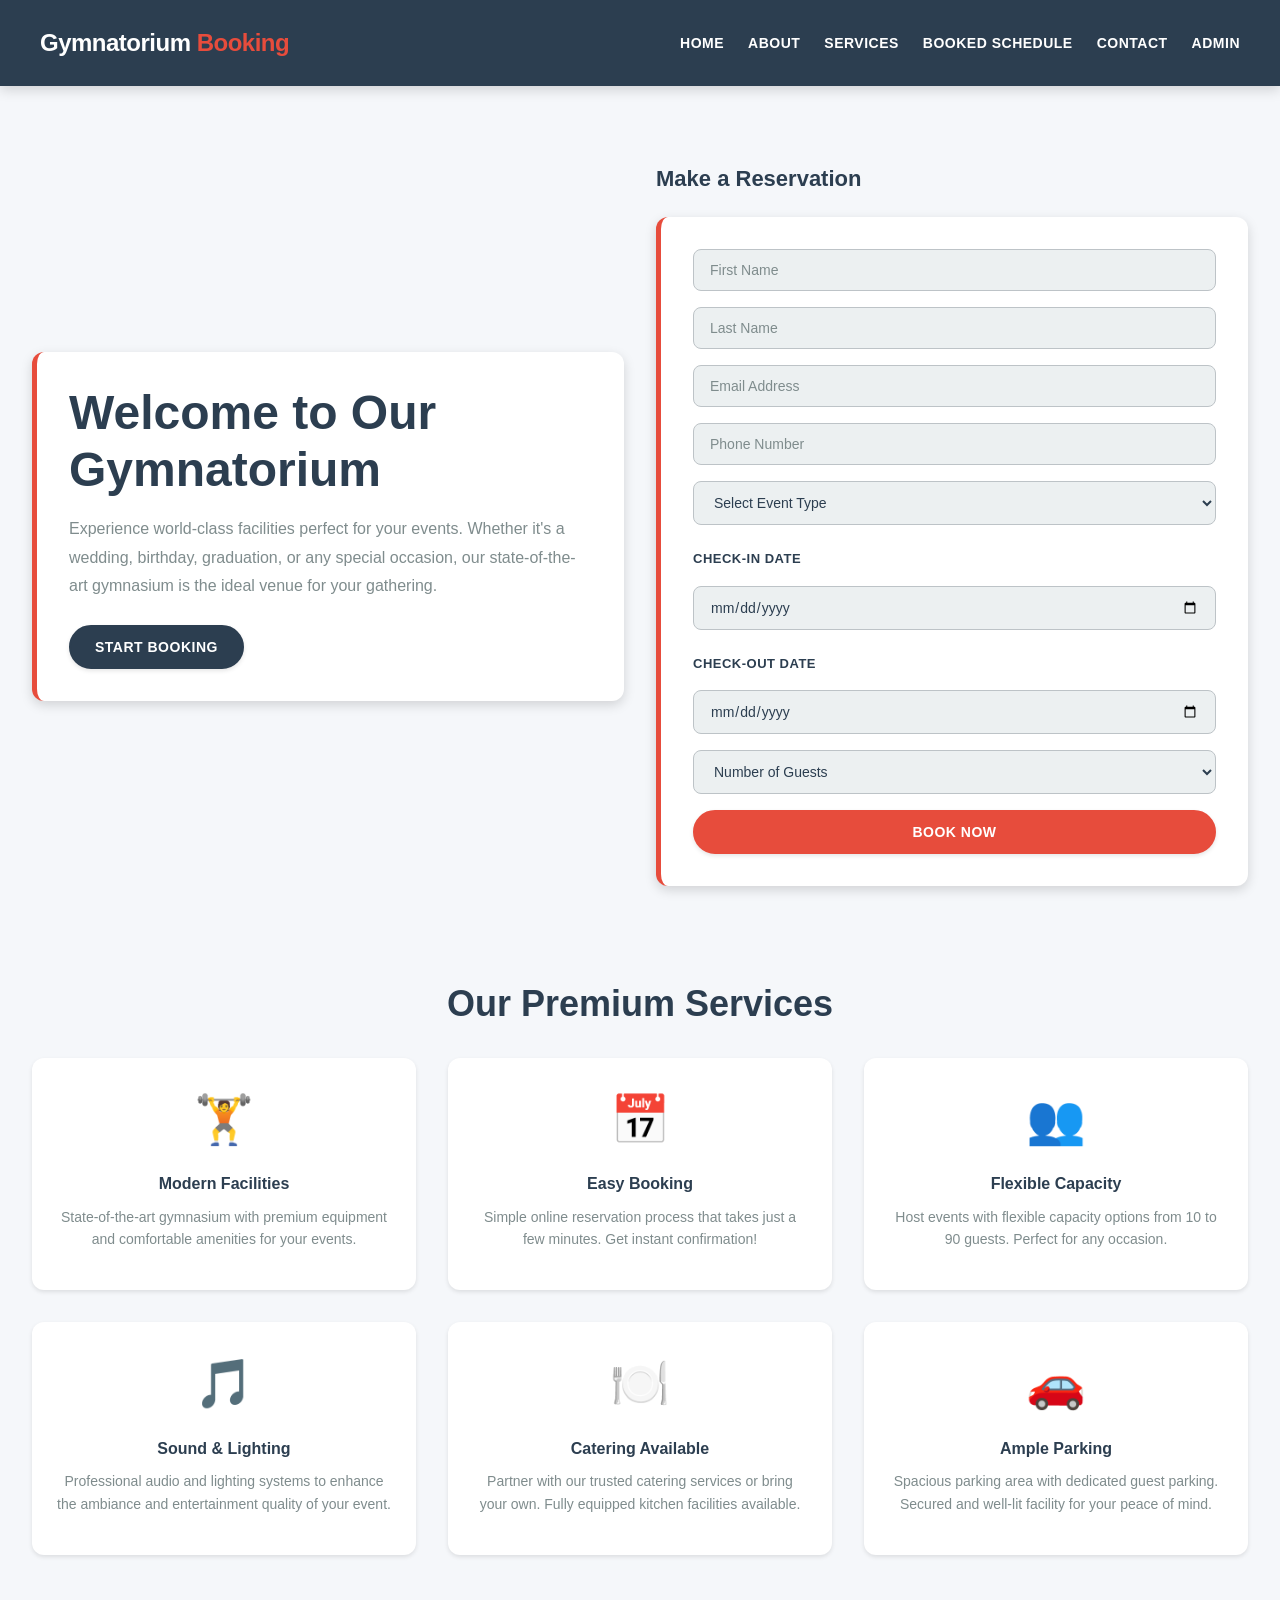
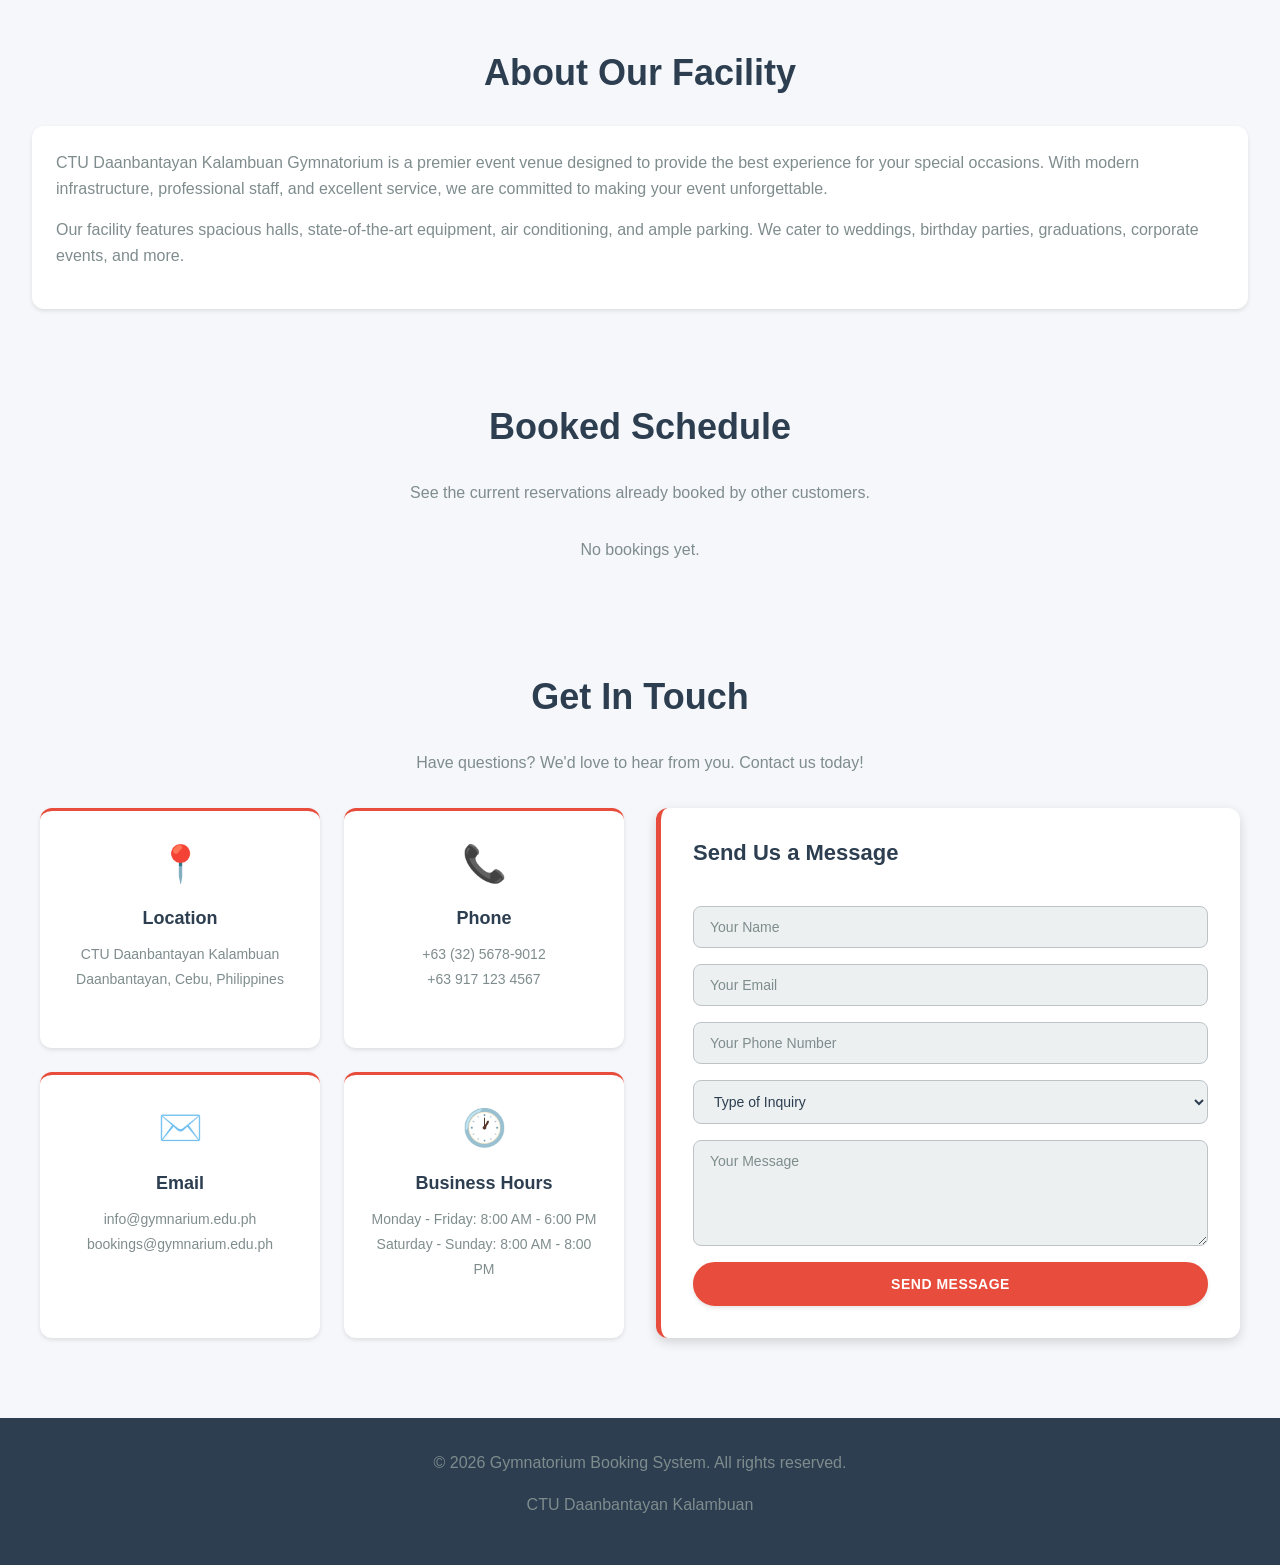
==== client/index.html @ 36cdc229 "ah kini" ====
<!DOCTYPE html>
<html lang="en">

<head>
    <meta charset="UTF-8">
    <meta name="viewport" content="width=device-width, initial-scale=1.0">
    <title>Gymnatorium Booking System</title>
    <link rel="stylesheet" href="../style.css">
    <link rel="icon" type="image/png" href="../logo.png">
</head>

<body>

    <!-- ========== HEADER & NAVIGATION ========== -->
    <header>
        <div class="header-content">
            <div class="logo">Gymnatorium <span>Booking</span></div>
            <nav>
                <a href="index.html">Home</a>
                <a href="#about">About</a>
                <a href="#services">Services</a>
                <a href="#schedule">Booked Schedule</a>
                <a href="#contact">Contact</a>
                <a href="../Admin/login.html">Admin</a>
            </nav>
        </div>
    </header>

    <!-- ========== MAIN CONTENT ========== -->
    <div class="wrapper">

        <!-- ========== HERO SECTION ========== -->
        <div class="hero section">
            <!-- Welcome Content -->
            <div class="hero-content">
                <h1>Welcome to Our Gymnatorium</h1>
                <p>Experience world-class facilities perfect for your events. Whether it's a wedding, birthday, graduation, or any special occasion, our state-of-the-art gymnasium is the ideal venue for your gathering.</p>
                <button class="btn btn-primary" onclick="document.querySelector('.booking-form').scrollIntoView({behavior: 'smooth'})">Start Booking</button>
            </div>

            <!-- Booking Form -->
            <div class="booking-form">
                <h3>Make a Reservation</h3>
                <form id="bookingForm">
                    <input type="text" id="firstName" placeholder="First Name" required>
                    <input type="text" id="lastName" placeholder="Last Name" required>
                    <input type="email" id="email" placeholder="Email Address" required>
                    <input type="tel" id="phone" placeholder="Phone Number" required>

                    <select id="eventType" required>
                        <option value="">Select Event Type</option>
                        <option value="Marriage">Wedding</option>
                        <option value="Birthday">Birthday Party</option>
                        <option value="Graduation">Graduation</option>
                        <option value="Other">Other Event</option>
                    </select>
                    <div id="otherEventField" style="display: none; margin-top: var(--spacing-sm);">
                        <input type="text" id="otherEventType" placeholder="Please input your event" />
                    </div>

                    <label>Check-In Date</label>
                    <input type="date" id="checkIn" required>

                    <label>Check-Out Date</label>
                    <input type="date" id="checkOut" required>

                    <div id="timeFields" style="display: none;">
                        <label>Time In</label>
                        <input type="time" id="timeIn">

                        <label>Time Out</label>
                        <input type="time" id="timeOut">
                    </div>

                    <select id="guests" required>
                        <option value="">Number of Guests</option>
                        <option value="10">10 Guests</option>
                        <option value="20">20 Guests</option>
                        <option value="30">30 Guests</option>
                        <option value="40">40 Guests</option>
                        <option value="50">50 Guests</option>
                        <option value="60">60 Guests</option>
                        <option value="70">70 Guests</option>
                        <option value="80">80 Guests</option>
                        <option value="90">90 Guests</option>
                    </select>

                    <button type="submit" class="btn">Book Now</button>
                </form>

                <!-- Booking Summary -->
                <div id="bookingSummary" style="margin-top: var(--spacing-xl); padding-top: var(--spacing-lg); border-top: 2px solid var(--border); display: none;">
                    <h4 style="margin-bottom: var(--spacing-md); color: var(--primary); font-size: 18px;">📋 Booking Summary</h4>
                    <div>
                        <div style="background: var(--white); padding: var(--spacing-lg); border-radius: var(--border-radius); border-left: 4px solid rgba(44, 62, 80, 0.3); text-align: center;">
                            <div style="font-size: 12px; color: var(--text-muted); text-transform: uppercase; font-weight: 600; margin-bottom: 8px; letter-spacing: 0.5px;">Duration</div>
                            <div style="font-size: 28px; font-weight: 700; color: var(--primary);" id="summaryDuration">—</div>
                        </div>
                        <div style="background: var(--white); padding: var(--spacing-lg); border-radius: var(--border-radius); border-left: 4px solid rgba(231, 76, 60, 0.5); text-align: center;">
                            <div style="font-size: 12px; color: var(--text-muted); text-transform: uppercase; font-weight: 600; margin-bottom: 8px; letter-spacing: 0.5px;">Guests</div>
                            <div style="font-size: 28px; font-weight: 700; color: var(--accent);" id="summaryGuests">—</div>
                        </div>
                        <div style="background: var(--white); padding: var(--spacing-lg); border-radius: var(--border-radius); border-left: 4px solid rgba(39, 174, 96, 0.3); text-align: center;">
                            <div style="font-size: 12px; color: var(--text-muted); text-transform: uppercase; font-weight: 600; margin-bottom: 8px; letter-spacing: 0.5px;">Days</div>
                            <div style="font-size: 28px; font-weight: 700; color: var(--primary);" id="summaryDays">—</div>
                        </div>
                        <div style="background: var(--white); padding: var(--spacing-lg); border-radius: var(--border-radius); border-left: 4px solid var(--success); text-align: center;">
                            <div style="font-size: 12px; color: var(--text-muted); text-transform: uppercase; font-weight: 600; margin-bottom: 8px; letter-spacing: 0.5px;">Status</div>
                            <div style="font-size: 28px; font-weight: 700; color: var(--success);" id="summaryStatus">✓ Ready</div>
                        </div>
                    </div>
                </div>
            </div>
        </div>

        <!-- ========== FEATURES SECTION ========== -->
        <section id="services" class="section">
            <h2 class="text-center mb-xl">Our Premium Services</h2>
            <div class="grid-3">
                <div class="feature-card">
                    <div class="feature-icon">🏋️</div>
                    <h4>Modern Facilities</h4>
                    <p>State-of-the-art gymnasium with premium equipment and comfortable amenities for your events.</p>
                </div>
                <div class="feature-card">
                    <div class="feature-icon">📅</div>
                    <h4>Easy Booking</h4>
                    <p>Simple online reservation process that takes just a few minutes. Get instant confirmation!</p>
                </div>
                <div class="feature-card">
                    <div class="feature-icon">👥</div>
                    <h4>Flexible Capacity</h4>
                    <p>Host events with flexible capacity options from 10 to 90 guests. Perfect for any occasion.</p>
                </div>
                <div class="feature-card">
                    <div class="feature-icon">🎵</div>
                    <h4>Sound & Lighting</h4>
                    <p>Professional audio and lighting systems to enhance the ambiance and entertainment quality of your event.</p>
                </div>
                <div class="feature-card">
                    <div class="feature-icon">🍽️</div>
                    <h4>Catering Available</h4>
                    <p>Partner with our trusted catering services or bring your own. Fully equipped kitchen facilities available.</p>
                </div>
                <div class="feature-card">
                    <div class="feature-icon">🚗</div>
                    <h4>Ample Parking</h4>
                    <p>Spacious parking area with dedicated guest parking. Secured and well-lit facility for your peace of mind.</p>
                </div>
            </div>
        </section>

        <!-- ========== ABOUT SECTION ========== -->
        <section id="about" class="section">
            <h2 class="text-center mb-xl">About Our Facility</h2>
            <div class="card">
                <p>CTU Daanbantayan Kalambuan Gymnatorium is a premier event venue designed to provide the best experience for your special occasions. With modern infrastructure, professional staff, and excellent service, we are committed to making your event unforgettable.</p>
                <p>Our facility features spacious halls, state-of-the-art equipment, air conditioning, and ample parking. We cater to weddings, birthday parties, graduations, corporate events, and more.</p>
            </div>
        </section>

        <!-- ========== GALLERY SECTION ========== -->
        <section id="schedule" class="section">
            <h2 class="text-center mb-xl">Booked Schedule</h2>
            <p class="text-center" style="margin-bottom: var(--spacing-xl); color: var(--text-muted); font-size: 16px;">See the current reservations already booked by other customers.</p>
            <div id="scheduleContent"></div>
        </section>

        <!-- ========== CONTACT SECTION ========== -->
        <section id="contact" class="section">
            <h2 class="text-center mb-xl">Get In Touch</h2>
            <p class="text-center" style="margin-bottom: var(--spacing-xl); color: var(--text-muted); font-size: 16px;">Have questions? We'd love to hear from you. Contact us today!</p>
            <div class="contact-container">
                <div class="contact-info">
                    <div class="contact-card">
                        <div class="contact-icon">📍</div>
                        <h4>Location</h4>
                        <p>CTU Daanbantayan Kalambuan<br>Daanbantayan, Cebu, Philippines</p>
                    </div>
                    <div class="contact-card">
                        <div class="contact-icon">📞</div>
                        <h4>Phone</h4>
                        <p>+63 (32) 5678-9012<br>+63 917 123 4567</p>
                    </div>
                    <div class="contact-card">
                        <div class="contact-icon">✉️</div>
                        <h4>Email</h4>
                        <p>info@gymnarium.edu.ph<br>bookings@gymnarium.edu.ph</p>
                    </div>
                    <div class="contact-card">
                        <div class="contact-icon">🕐</div>
                        <h4>Business Hours</h4>
                        <p>Monday - Friday: 8:00 AM - 6:00 PM<br>Saturday - Sunday: 8:00 AM - 8:00 PM</p>
                    </div>
                </div>
                <div class="contact-form-wrapper">
                    <form id="contactForm" class="form-container">
                        <h3>Send Us a Message</h3>
                        <input type="text" id="contactName" placeholder="Your Name" required>
                        <input type="email" id="contactEmail" placeholder="Your Email" required>
                        <input type="tel" id="contactPhone" placeholder="Your Phone Number" required>
                        <select id="inquiryType" required>
                            <option value="">Type of Inquiry</option>
                            <option value="Booking">Booking Information</option>
                            <option value="Pricing">Pricing & Rates</option>
                            <option value="Facilities">Facilities Information</option>
                            <option value="Catering">Catering Services</option>
                            <option value="Other">Other Inquiry</option>
                        </select>
                        <textarea id="contactMessage" placeholder="Your Message" rows="5" required></textarea>
                        <button type="submit" class="btn">Send Message</button>
                    </form>
                </div>
            </div>
        </section>

    </div>

    <!-- ========== FOOTER ========== -->
    <footer style="background: var(--primary); color: var(--white); text-align: center; padding: var(--spacing-xl) var(--spacing-md);">
        <p>&copy; 2026 Gymnatorium Booking System. All rights reserved.</p>
        <p class="text-muted">CTU Daanbantayan Kalambuan</p>
    </footer>

    <script src="../script.js"></script>
</body>
</html>
---- style.css ----
/* ============================================
   ROOT STYLES & VARIABLES
   ============================================ */

:root {
    --primary: #2c3e50;
    --primary-dark: #1a252f;
    --accent: #e74c3c;
    --accent-dark: #c0392b;
    --success: #27ae60;
    --white: #fff;
    --bg-light: #ecf0f1;
    --text: #2c3e50;
    --text-muted: #7f8c8d;
    --border: #bdc3c7;
    --spacing-xs: 8px;
    --spacing-sm: 12px;
    --spacing-md: 16px;
    --spacing-lg: 24px;
    --spacing-xl: 32px;
    --spacing-2xl: 48px;
    --border-radius: 8px;
    --border-radius-lg: 12px;
    --border-radius-pill: 25px;
    --shadow-sm: 0 2px 4px rgba(0, 0, 0, 0.1);
    --shadow-md: 0 4px 12px rgba(0, 0, 0, 0.15);
    --shadow-lg: 0 8px 24px rgba(0, 0, 0, 0.2);
    --transition: all 0.3s cubic-bezier(0.25, 0.46, 0.45, 0.94);
}

/* ============================================
   RESET & GLOBAL STYLES
   ============================================ */

* {
    margin: 0;
    padding: 0;
    box-sizing: border-box;
}

html {
    scroll-behavior: smooth;
}

body {
    font-family: -apple-system, BlinkMacSystemFont, 'Segoe UI', 'Roboto', 'Oxygen', 'Ubuntu', 'Cantarell', sans-serif;
    background: #f5f7fa;
    color: var(--text);
    line-height: 1.6;
}

/* ============================================
   TYPOGRAPHY
   ============================================ */

h1, h2, h3, h4, h5, h6 {
    font-weight: 700;
    line-height: 1.2;
    margin-bottom: var(--spacing-md);
}

h1 {
    font-size: clamp(28px, 5vw, 48px);
}

h2 {
    font-size: clamp(24px, 4vw, 36px);
}

h3 {
    font-size: clamp(20px, 3vw, 28px);
}

p {
    margin-bottom: var(--spacing-md);
    color: var(--text-muted);
}

a {
    color: var(--accent);
    text-decoration: none;
    transition: var(--transition);
}

a:hover {
    color: var(--accent-dark);
}

/* ============================================
   HEADER & NAVIGATION
   ============================================ */

header {
    background: var(--primary);
    color: var(--white);
    padding: var(--spacing-lg) var(--spacing-md);
    position: sticky;
    top: 0;
    z-index: 1000;
    box-shadow: var(--shadow-md);
    width: 100%;
    left: 0;
}

.header-content {
    max-width: 1200px;
    margin: 0 auto;
    display: flex;
    justify-content: space-between;
    align-items: center;
    flex-wrap: wrap;
    gap: var(--spacing-lg);
}

.logo {
    font-size: 24px;
    font-weight: 700;
    letter-spacing: -0.5px;
}

.logo span {
    color: var(--accent);
}

nav {
    display: flex;
    gap: var(--spacing-lg);
    flex-wrap: wrap;
}

nav a {
    color: var(--white);
    font-size: 14px;
    font-weight: 600;
    text-transform: uppercase;
    letter-spacing: 0.5px;
    position: relative;
    transition: var(--transition);
}

nav a::after {
    content: '';
    position: absolute;
    bottom: -5px;
    left: 0;
    width: 0;
    height: 2px;
    background: var(--accent);
    transition: width 0.3s ease;
}

nav a:hover::after {
    width: 100%;
}

nav a:hover {
    color: var(--accent);
}

/* ============================================
   BUTTONS
   ============================================ */

.btn,
button {
    display: inline-block;
    padding: 12px 24px;
    background: var(--accent);
    color: var(--white);
    border: 2px solid var(--accent);
    border-radius: var(--border-radius-pill);
    font-size: 14px;
    font-weight: 600;
    text-transform: uppercase;
    letter-spacing: 0.5px;
    cursor: pointer;
    transition: var(--transition);
    box-shadow: var(--shadow-sm);
    text-decoration: none;
}

.btn:hover,
button:hover {
    background: var(--accent-dark);
    border-color: var(--accent-dark);
    transform: translateY(-2px);
    box-shadow: var(--shadow-md);
}

.btn:active,
button:active {
    transform: translateY(0);
}

.btn-primary {
    background: var(--primary);
    border-color: var(--primary);
}

.btn-primary:hover {
    background: var(--primary-dark);
    border-color: var(--primary-dark);
}

.btn-secondary {
    background: transparent;
    color: var(--accent);
    border: 2px solid var(--accent);
}

.btn-secondary:hover {
    background: var(--accent);
    color: var(--white);
}

.btn-small {
    padding: 6px 12px;
    font-size: 11px;
    white-space: nowrap;
    display: inline-block;
    max-width: 100%;
    overflow: hidden;
    text-overflow: ellipsis;
}

.btn-danger {
    background: #e74c3c;
    border-color: #e74c3c;
}

.btn-danger:hover {
    background: #c0392b;
    border-color: #c0392b;
}

td .btn {
    width: 100%;
    margin: 0;
}

/* ============================================
   LAYOUT
   ============================================ */

.container {
    max-width: 1200px;
    margin: 0 auto;
    padding: 0 var(--spacing-md);
}

.wrapper {
    max-width: 1400px;
    margin: 0 auto;
    padding: var(--spacing-xl) var(--spacing-md);
}

/* ============================================
   HERO SECTION
   ============================================ */

.hero {
    display: grid;
    grid-template-columns: 1fr 1fr;
    gap: var(--spacing-xl);
    align-items: center;
}

.hero-content,
form {
    background: var(--white);
    padding: var(--spacing-xl);
    border-radius: var(--border-radius-lg);
    box-shadow: var(--shadow-md);
    border-left: 5px solid var(--accent);
}

.hero-content h1 {
    color: var(--primary);
}

.hero-content p {
    font-size: 16px;
    line-height: 1.8;
    margin-bottom: var(--spacing-lg);
}

.booking-form h3,
.form-container h3 {
    color: var(--primary);
    margin-bottom: var(--spacing-lg);
    font-size: 22px;
}

form {
    display: flex;
    flex-direction: column;
    gap: var(--spacing-md);
}

input,
select,
textarea {
    padding: 12px var(--spacing-md);
    border: 1px solid var(--border);
    border-radius: var(--border-radius);
    font-size: 14px;
    font-family: inherit;
    transition: var(--transition);
    background: var(--bg-light);
    color: var(--text);
}

input:focus,
select:focus,
textarea:focus {
    outline: 0;
    border-color: var(--accent);
    background: var(--white);
    box-shadow: 0 0 0 3px rgba(231, 76, 60, 0.1);
}

input::placeholder {
    color: var(--text-muted);
}

label {
    font-size: 13px;
    font-weight: 600;
    color: var(--primary);
    text-transform: uppercase;
    letter-spacing: 0.5px;
    margin-top: var(--spacing-xs);
}

/* ============================================
   LOGIN
   ============================================ */

.login-container {
    min-height: 100vh;
    display: flex;
    justify-content: center;
    align-items: center;
    background: linear-gradient(135deg, var(--primary) 0%, var(--primary-dark) 100%);
    padding: var(--spacing-lg);
}

.login-box {
    background: var(--white);
    padding: var(--spacing-2xl);
    border-radius: var(--border-radius-lg);
    box-shadow: var(--shadow-lg);
    width: 100%;
    max-width: 400px;
    text-align: center;
}

.login-box h2 {
    color: var(--primary);
    margin-bottom: var(--spacing-xl);
    font-size: 28px;
}

.login-box input {
    width: 100%;
    margin-bottom: var(--spacing-md);
}

.login-box button {
    width: 100%;
}

/* ============================================
   CARDS
   ============================================ */

.card {
    background: var(--white);
    border-radius: var(--border-radius-lg);
    box-shadow: var(--shadow-sm);
    padding: var(--spacing-lg);
    transition: var(--transition);
}

.card:hover {
    transform: translateY(-4px);
    box-shadow: var(--shadow-md);
}

.feature-card {
    background: var(--white);
    padding: var(--spacing-lg);
    border-radius: var(--border-radius-lg);
    text-align: center;
    box-shadow: var(--shadow-sm);
    transition: var(--transition);
}

.feature-card:hover {
    transform: translateY(-8px);
    box-shadow: var(--shadow-md);
}

.feature-icon {
    font-size: 48px;
    margin-bottom: var(--spacing-md);
}

.feature-card h4 {
    color: var(--primary);
    margin-bottom: var(--spacing-sm);
}

.feature-card p {
    font-size: 14px;
}

/* ============================================
   GRID LAYOUTS
   ============================================ */

.grid-2 {
    display: grid;
    grid-template-columns: 1fr 1fr;
    gap: var(--spacing-xl);
}

.grid-3 {
    display: grid;
    grid-template-columns: repeat(auto-fit, minmax(300px, 1fr));
    gap: var(--spacing-xl);
}

.grid-4 {
    display: grid;
    grid-template-columns: repeat(auto-fit, minmax(250px, 1fr));
    gap: var(--spacing-lg);
}

/* ============================================
   ADMIN
   ============================================ */

.admin-header {
    display: flex;
    justify-content: space-between;
    align-items: center;
    background: var(--white);
    padding: var(--spacing-lg) var(--spacing-xl);
    border-radius: var(--border-radius-lg);
    box-shadow: var(--shadow-md);
    margin-bottom: var(--spacing-xl);
    border-left: 5px solid var(--accent);
}

.admin-header h1 {
    color: var(--primary);
    font-size: 28px;
    margin: 0;
}

.admin-container {
    max-width: 1200px;
    margin: 0 auto;
    padding: var(--spacing-xl) var(--spacing-md);
}

/* ============================================
   STATISTICS
   ============================================ */

.stats-bar {
    display: grid;
    grid-template-columns: repeat(auto-fit, minmax(200px, 1fr));
    gap: var(--spacing-lg);
    margin-bottom: var(--spacing-xl);
}

.stat-card {
    background: var(--white);
    padding: var(--spacing-xl);
    border-radius: var(--border-radius-lg);
    box-shadow: var(--shadow-md);
    text-align: center;
    transition: var(--transition);
    border-top: 3px solid var(--accent);
}

.stat-card:hover {
    transform: translateY(-4px);
    box-shadow: var(--shadow-lg);
}

.stat-icon {
    font-size: 36px;
    margin-bottom: var(--spacing-md);
}

.stat-label {
    font-size: 12px;
    color: var(--text-muted);
    text-transform: uppercase;
    letter-spacing: 1px;
    font-weight: 600;
    margin-bottom: var(--spacing-xs);
}

.stat-value {
    font-size: 36px;
    font-weight: 700;
    color: var(--accent);
}

/* ============================================
   TABLES
   ============================================ */

.table-container {
    background: var(--white);
    border-radius: var(--border-radius-lg);
    box-shadow: var(--shadow-md);
    overflow-x: auto !important;
    overflow-y: visible !important;
    width: 100%;
    max-width: 100%;
}

.table-scroll {
    min-width: max-content;
}

.table-title {
    padding: var(--spacing-lg) var(--spacing-xl);
    background: var(--primary);
    color: var(--white);
    font-size: 18px;
    font-weight: 700;
}

table {
    width: 100%;
    border-collapse: collapse;
    table-layout: auto;
    min-width: 1600px;
}

thead {
    background: var(--bg-light);
    border-bottom: 2px solid var(--border);
}

th {
    padding: var(--spacing-md) var(--spacing-xl);
    text-align: left;
    font-weight: 700;
    color: var(--primary);
    font-size: 13px;
    text-transform: uppercase;
    letter-spacing: 0.5px;
    word-break: break-word;
    overflow-wrap: break-word;
}

th:last-child {
    text-align: center;
}

tbody tr {
    border-bottom: 1px solid var(--border);
    transition: background-color 0.2s ease;
}

tbody tr:hover {
    background-color: #f5f7fa;
}

td {
    padding: var(--spacing-md) var(--spacing-xl);
    color: var(--text);
    font-size: 14px;
    word-break: break-word;
    overflow-wrap: break-word;
    vertical-align: middle;
    overflow: visible !important;
}

td:last-child {
    text-align: center;
}

/* ============================================
   DELETE TABLE
   ============================================ */

.delete-table {
    background: var(--white);
    border-radius: var(--border-radius-lg);
    box-shadow: var(--shadow-md);
    margin-top: var(--spacing-lg);
    overflow-x: hidden;
    width: 100%;
    max-width: 100%;
}

.delete-table .table-scroll {
    min-width: 0;
}

.delete-table table {
    width: auto;
    min-width: 0;
}

.delete-table-title {
    padding: var(--spacing-lg) var(--spacing-xl);
    background: #e74c3c;
    color: var(--white);
    font-size: 18px;
    font-weight: 700;
}

.delete-table table {
    width: 100%;
    border-collapse: collapse;
}

.delete-table thead {
    background: #fce8e6;
    border-bottom: 2px solid #e74c3c;
}

.delete-table th {
    padding: var(--spacing-md) var(--spacing-xl);
    text-align: left;
    font-weight: 700;
    color: #e74c3c;
    font-size: 13px;
    text-transform: uppercase;
    letter-spacing: 0.5px;
}

.delete-table tbody tr {
    border-bottom: 1px solid var(--border);
    transition: background-color 0.2s ease;
}

.delete-table tbody tr:hover {
    background-color: #fce8e6;
}

.delete-table td {
    padding: var(--spacing-md) var(--spacing-xl);
    color: var(--text);
    font-size: 14px;
}

.delete-table td:nth-child(1) {
    width: 40%;
}

.delete-table td:nth-child(2) {
    text-align: left;
    width: 60%;
}

.delete-table .btn {
    width: auto;
    padding: 8px 24px;
    display: inline-block;
}

/* ============================================
   EMPTY STATE
   ============================================ */

.empty-state {
    padding: 60px var(--spacing-xl);
    text-align: center;
    color: var(--text-muted);
}

.empty-state-icon {
    font-size: 48px;
    margin-bottom: var(--spacing-md);
    opacity: 0.7;
}

.empty-state p {
    font-size: 16px;
    font-weight: 500;
}

/* ============================================
   UTILITIES
   ============================================ */

.text-center {
    text-align: center;
}

.text-muted {
    color: var(--text-muted);
}

.text-accent {
    color: var(--accent);
}

.mt-xs { margin-top: var(--spacing-xs); }
.mt-sm { margin-top: var(--spacing-sm); }
.mt-md { margin-top: var(--spacing-md); }
.mt-lg { margin-top: var(--spacing-lg); }
.mt-xl { margin-top: var(--spacing-xl); }

.mb-xs { margin-bottom: var(--spacing-xs); }
.mb-sm { margin-bottom: var(--spacing-sm); }
.mb-md { margin-bottom: var(--spacing-md); }
.mb-lg { margin-bottom: var(--spacing-lg); }
.mb-xl { margin-bottom: var(--spacing-xl); }

.px-md { padding: 0 var(--spacing-md); }
.py-md { padding: var(--spacing-md) 0; }
.p-lg { padding: var(--spacing-lg); }

.section {
    padding: var(--spacing-2xl) var(--spacing-md);
}

.hidden {
    display: none !important;
}

.visible {
    display: block !important;
}

/* ============================================
   GALLERY
   ============================================ */

.gallery-grid {
    display: grid;
    grid-template-columns: repeat(auto-fit, minmax(280px, 1fr));
    gap: var(--spacing-lg);
    margin-bottom: var(--spacing-xl);
}

.gallery-item {
    position: relative;
    overflow: hidden;
    border-radius: var(--border-radius-lg);
    box-shadow: var(--shadow-md);
    transition: var(--transition);
    cursor: pointer;
    aspect-ratio: 1;
}

.gallery-item:hover {
    transform: translateY(-8px);
    box-shadow: var(--shadow-lg);
}

.gallery-image {
    width: 100%;
    height: 100%;
    display: flex;
    align-items: center;
    justify-content: center;
    position: relative;
    overflow: hidden;
    background-size: cover;
    background-position: center;
}

.gallery-image::before {
    content: '';
    position: absolute;
    inset: 0;
    background: rgba(0, 0, 0, 0);
    transition: background 0.3s ease;
    z-index: 1;
}

.gallery-item:hover .gallery-image::before {
    background: rgba(0, 0, 0, 0.4);
}

.gallery-overlay {
    position: absolute;
    inset: 0;
    display: flex;
    align-items: center;
    justify-content: center;
    z-index: 2;
    opacity: 0;
    transition: opacity 0.3s ease;
}

.gallery-item:hover .gallery-overlay {
    opacity: 1;
}

.gallery-overlay span {
    color: var(--white);
    font-size: 18px;
    font-weight: 700;
    text-align: center;
    padding: var(--spacing-md);
    text-shadow: 0 2px 8px rgba(0, 0, 0, 0.3);
}

/* ============================================
   CONTACT
   ============================================ */

.contact-container {
    display: grid;
    grid-template-columns: 1fr 1fr;
    gap: var(--spacing-xl);
    max-width: 1200px;
    margin: 0 auto;
}

.contact-info {
    display: grid;
    grid-template-columns: repeat(2, 1fr);
    gap: var(--spacing-lg);
}

.contact-card {
    background: var(--white);
    padding: var(--spacing-lg);
    border-radius: var(--border-radius-lg);
    box-shadow: var(--shadow-sm);
    text-align: center;
    transition: var(--transition);
    border-top: 3px solid var(--accent);
}

.contact-card:hover {
    transform: translateY(-4px);
    box-shadow: var(--shadow-md);
}

.contact-icon {
    font-size: 36px;
    margin-bottom: var(--spacing-md);
    display: block;
}

.contact-card h4 {
    color: var(--primary);
    margin-bottom: var(--spacing-sm);
    font-size: 18px;
}

.contact-card p {
    font-size: 14px;
    margin: 0;
    color: var(--text-muted);
    line-height: 1.8;
}

textarea {
    padding: 12px var(--spacing-md);
    border: 1px solid var(--border);
    border-radius: var(--border-radius);
    font-size: 14px;
    font-family: inherit;
    transition: var(--transition);
    background: var(--bg-light);
    color: var(--text);
    resize: vertical;
}

textarea:focus {
    outline: 0;
    border-color: var(--accent);
    background: var(--white);
    box-shadow: 0 0 0 3px rgba(231, 76, 60, 0.1);
}

textarea::placeholder {
    color: var(--text-muted);
}

/* ============================================
   ANIMATIONS
   ============================================ */

@keyframes slideInUp {
    from {
        opacity: 0;
        transform: translateY(20px);
    }
    to {
        opacity: 1;
        transform: translateY(0);
    }
}

@keyframes fadeIn {
    from {
        opacity: 0;
    }
    to {
        opacity: 1;
    }
}

@keyframes scaleIn {
    from {
        opacity: 0;
        transform: scale(0.95);
    }
    to {
        opacity: 1;
        transform: scale(1);
    }
}

@keyframes pulse {
    0%, 100% {
        box-shadow: 0 0 0 0 rgba(231, 76, 60, 0.7);
    }
    50% {
        box-shadow: 0 0 0 10px rgba(231, 76, 60, 0);
    }
}

@keyframes bounceIn {
    0% {
        opacity: 0;
        transform: scale(0.3) translateY(20px);
    }
    50% {
        opacity: 1;
    }
    70% {
        transform: scale(1.05);
    }
    100% {
        transform: scale(1) translateY(0);
    }
}

/* ============================================
   BOOKING SUMMARY
   ============================================ */

#bookingSummary {
    animation: slideInUp 0.5s ease-out;
}

#bookingSummary > div {
    animation: scaleIn 0.6s ease-out;
    display: grid;
    grid-template-columns: repeat(2, 1fr);
    gap: var(--spacing-lg);
}

#bookingSummary > div > div {
    padding: var(--spacing-lg);
    border-radius: var(--border-radius-lg);
    background: var(--white);
    box-shadow: var(--shadow-sm);
    transition: var(--transition);
    animation: bounceIn 0.6s ease-out both;
    border-left: 4px solid;
    border-left-style: solid;
}

#bookingSummary > div > div:nth-child(1) {
    animation-delay: 0.1s;
    border-left-color: rgba(44, 62, 80, 0.3);
}

#bookingSummary > div > div:nth-child(2) {
    animation-delay: 0.2s;
    border-left-color: rgba(231, 76, 60, 0.5);
}

#bookingSummary > div > div:nth-child(3) {
    animation-delay: 0.3s;
    border-left-color: rgba(39, 174, 96, 0.3);
}

#bookingSummary > div > div:nth-child(4) {
    animation-delay: 0.4s;
    border-left-color: var(--success);
}

#bookingSummary > div > div:hover {
    transform: translateY(-6px) scale(1.02);
    box-shadow: var(--shadow-lg);
}

#summaryStatus {
    animation: pulse 2s infinite;
}

/* ============================================
   RESPONSIVE - TABLET
   ============================================ */

@media (max-width: 768px) {
    :root {
        --spacing-lg: 16px;
        --spacing-xl: 20px;
    }

    .header-content {
        flex-direction: column;
        gap: var(--spacing-md);
        text-align: center;
    }

    nav {
        justify-content: center;
        gap: var(--spacing-md);
    }

    nav a {
        font-size: 12px;
    }

    .hero {
        grid-template-columns: 1fr;
    }

    .hero-content {
        padding: var(--spacing-lg);
    }

    .hero-content h1 {
        font-size: 28px;
    }

    .grid-2,
    .admin-header {
        flex-direction: column;
    }

    .admin-header {
        text-align: center;
    }

    input,
    select {
        font-size: 16px;
    }

    th,
    td {
        padding: var(--spacing-sm);
        font-size: 12px;
    }

    .btn {
        width: 100%;
    }

    .stats-bar {
        grid-template-columns: 1fr;
    }

    h1 {
        font-size: 28px;
    }

    h2 {
        font-size: 24px;
    }

    h3 {
        font-size: 20px;
    }

    .contact-container {
        grid-template-columns: 1fr;
    }

    .contact-info {
        grid-template-columns: 1fr;
    }

    #bookingSummary > div {
        grid-template-columns: repeat(2, 1fr);
    }
}

/* ============================================
   RESPONSIVE - MOBILE
   ============================================ */

@media (max-width: 480px) {
    .container {
        padding: 0 var(--spacing-sm);
    }

    .wrapper {
        padding: var(--spacing-lg) var(--spacing-sm);
    }

    .hero-content,
    .booking-form {
        padding: var(--spacing-md);
    }

    .login-box {
        padding: var(--spacing-lg);
    }

    nav {
        gap: var(--spacing-sm);
        font-size: 11px;
    }

    .admin-header h1 {
        font-size: 24px;
    }

    h1 {
        font-size: 24px;
    }

    h2 {
        font-size: 20px;
    }

    h3 {
        font-size: 18px;
    }

    .feature-icon {
        font-size: 36px;
    }

    .stat-value {
        font-size: 28px;
    }

    .gallery-grid {
        grid-template-columns: repeat(auto-fit, minmax(200px, 1fr));
    }

    .contact-container {
        grid-template-columns: 1fr;
    }

    .contact-info {
        grid-template-columns: 1fr;
    }

    .contact-card {
        padding: var(--spacing-md);
    }

    .contact-icon {
        font-size: 28px;
    }

    #bookingSummary > div {
        grid-template-columns: 1fr;
    }

    #bookingSummary > div > div {
        padding: var(--spacing-md);
    }
}
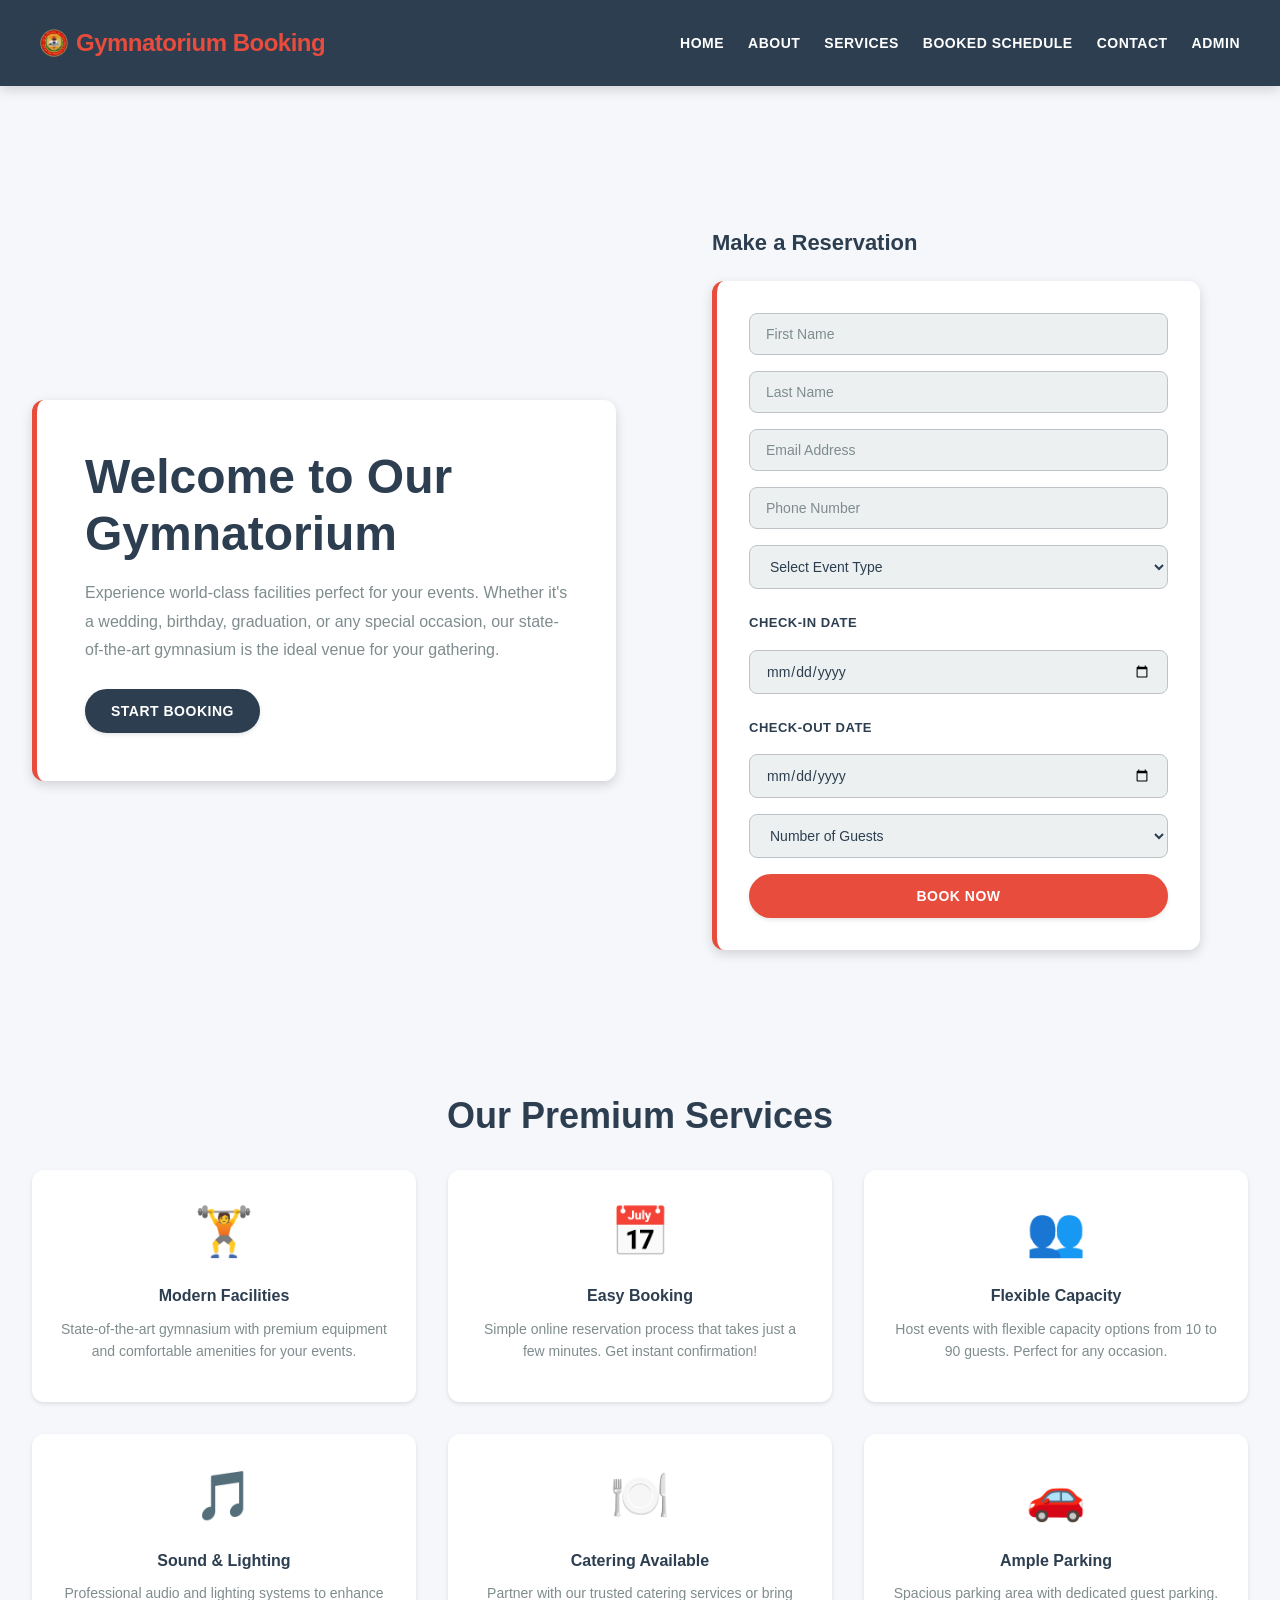
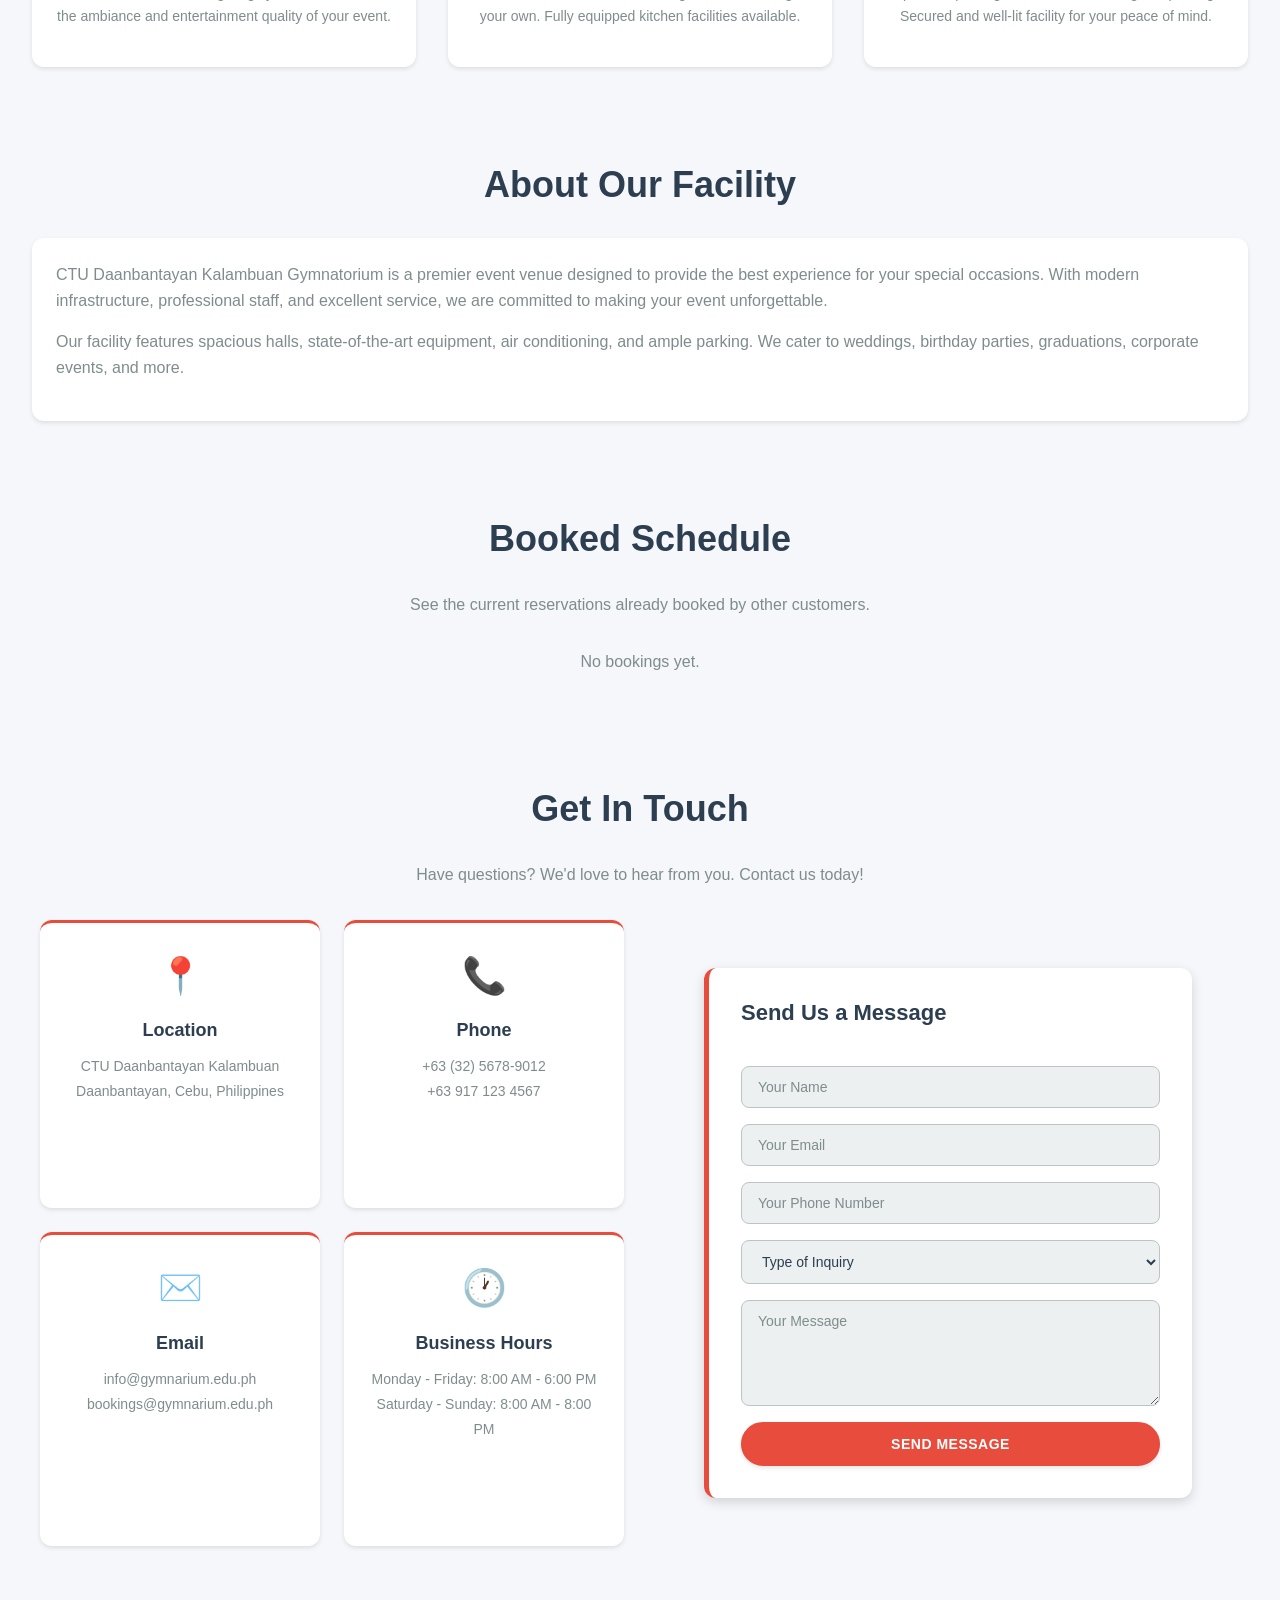
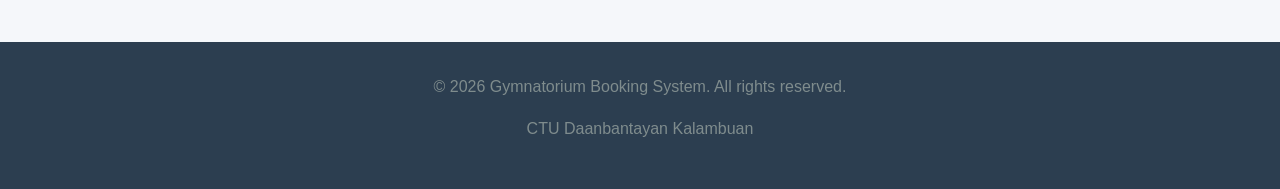
==== commit 85df6f04: "Added Logo" ====
--- a/client/index.html
+++ b/client/index.html
@@ -15,7 +15,10 @@
     <!-- ========== HEADER & NAVIGATION ========== -->
     <header>
         <div class="header-content">
-            <div class="logo">Gymnatorium <span>Booking</span></div>
+            <a class="logo" href="index.html">
+                <img src="../logo.png" alt="Gymnatorium logo" class="logo-img">
+                <span>Gymnatorium <span>Booking</span></span>
+            </a>
             <nav>
                 <a href="index.html">Home</a>
                 <a href="#about">About</a>
--- a/style.css
+++ b/style.css
@@ -113,9 +113,21 @@
 }
 
 .logo {
+    display: inline-flex;
+    align-items: center;
+    gap: 0.5rem;
     font-size: 24px;
     font-weight: 700;
     letter-spacing: -0.5px;
+    color: inherit;
+    text-decoration: none;
+    white-space: nowrap;
+}
+
+.logo-img {
+    height: 28px;
+    max-width: 48px;
+    object-fit: contain;
 }
 
 .logo span {
@@ -1167,4 +1179,93 @@
     #bookingSummary > div > div {
         padding: var(--spacing-md);
     }
+}
+
+/* ============================================
+   RESPONSIVE - TABLET / SMALL DESKTOP
+   ============================================ */
+
+@media (min-width: 769px) and (max-width: 1200px) {
+    .header-content {
+        justify-content: space-between;
+        align-items: flex-start;
+    }
+
+    nav {
+        justify-content: flex-end;
+        gap: var(--spacing-md);
+    }
+
+    .hero {
+        grid-template-columns: 1.1fr 0.9fr;
+        gap: var(--spacing-xl);
+    }
+
+    .hero-content,
+    .booking-form,
+    .contact-form-wrapper,
+    .login-box,
+    .card,
+    .contact-card {
+        padding: var(--spacing-xl);
+    }
+
+    .grid-2 {
+        grid-template-columns: repeat(2, minmax(0, 1fr));
+    }
+
+    .admin-header {
+        flex-direction: column;
+        align-items: flex-start;
+        text-align: left;
+    }
+
+    th,
+    td {
+        padding: var(--spacing-sm) var(--spacing-md);
+        font-size: 13px;
+    }
+
+    #bookingSummary > div {
+        grid-template-columns: repeat(2, minmax(0, 1fr));
+    }
+}
+
+/* ============================================
+   RESPONSIVE - DESKTOP
+   ============================================ */
+
+@media (min-width: 1201px) {
+    .wrapper {
+        padding: var(--spacing-2xl) var(--spacing-md);
+    }
+
+    .header-content {
+        max-width: 1200px;
+        margin: 0 auto;
+    }
+
+    .hero {
+        gap: var(--spacing-2xl);
+    }
+
+    .hero-content,
+    .booking-form,
+    .contact-form-wrapper {
+        padding: var(--spacing-2xl);
+    }
+
+    .contact-container {
+        grid-template-columns: 1fr 1fr;
+    }
+
+    .contact-info {
+        grid-template-columns: repeat(2, 1fr);
+    }
+
+    .feature-card,
+    .stat-card,
+    .contact-card {
+        min-height: 100%;
+    }
 }
